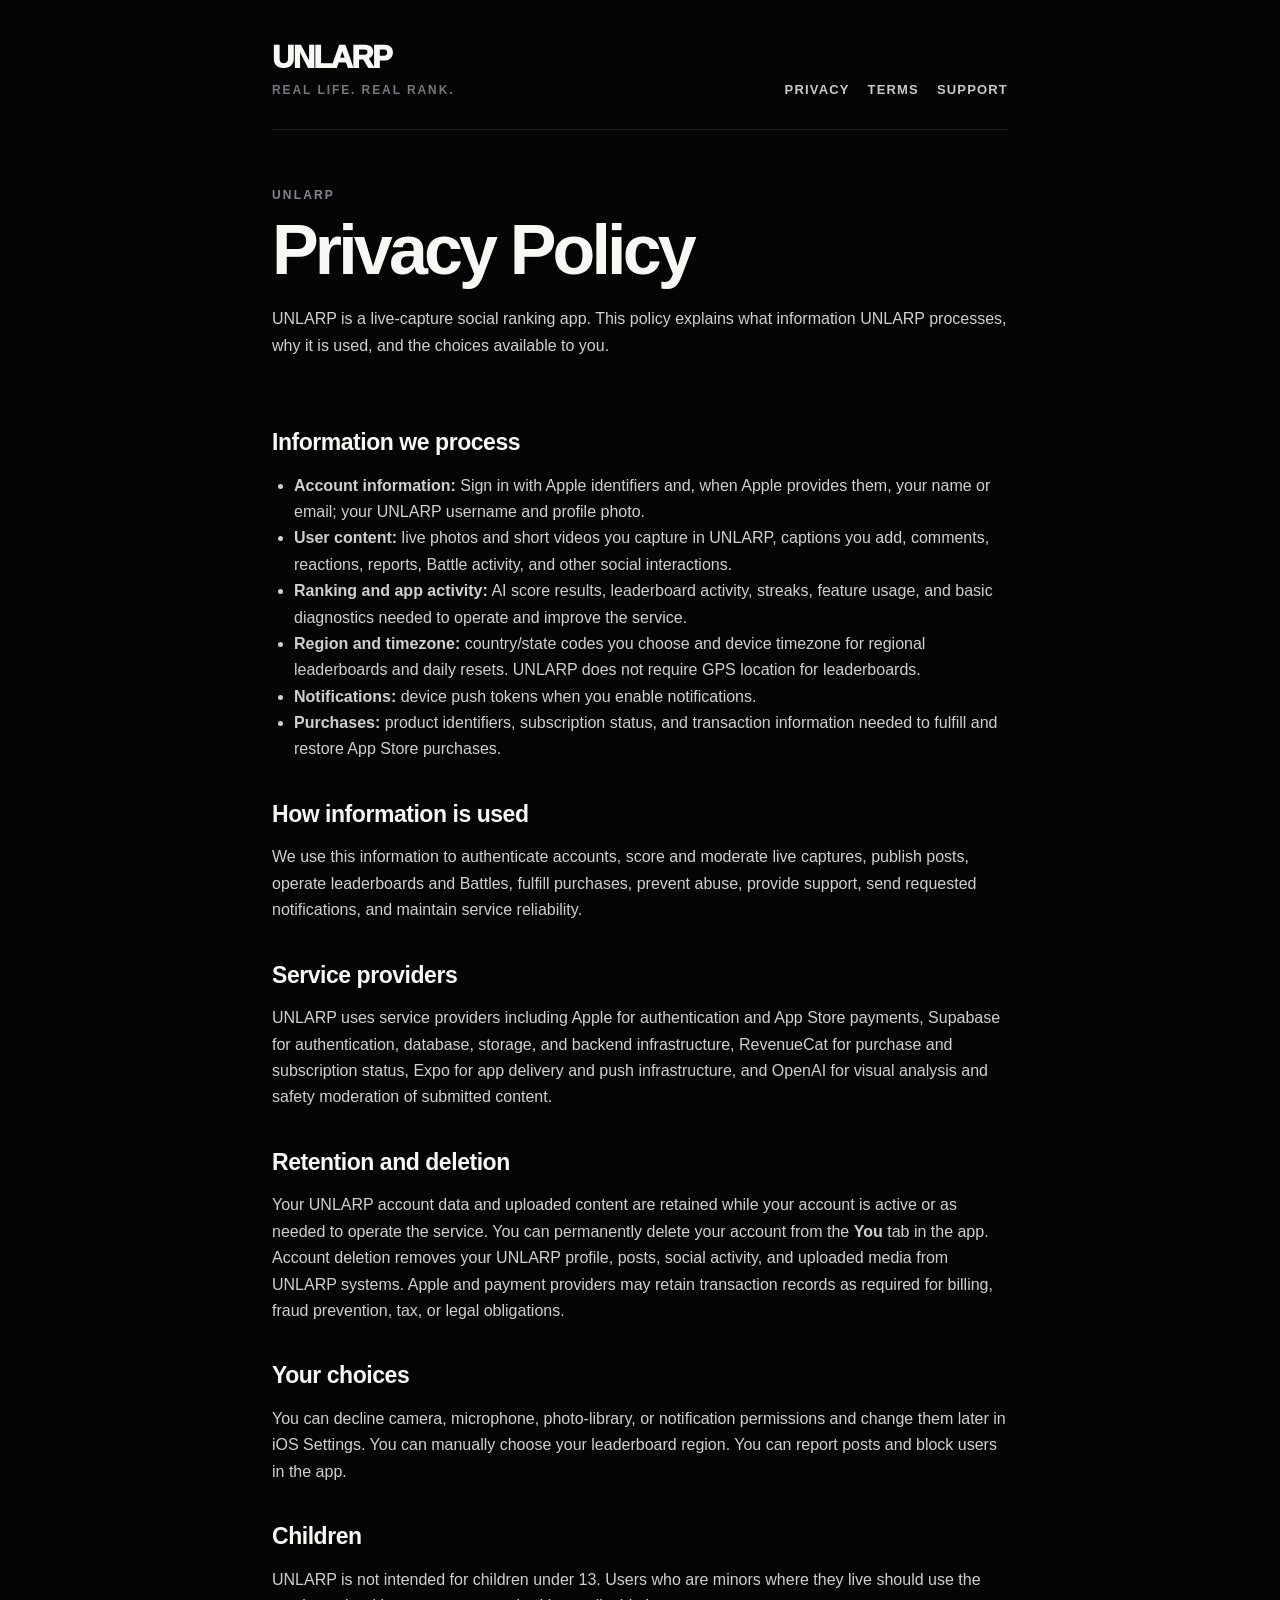
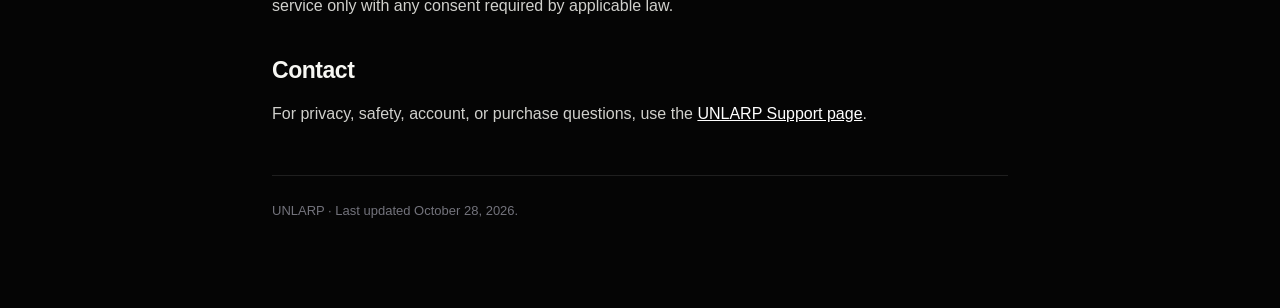
==== privacy/index.html @ b7e42054 "Add privacy/index.html" ====
<!doctype html><html lang="en"><head><meta charset="utf-8"><meta name="viewport" content="width=device-width,initial-scale=1,viewport-fit=cover"><meta name="theme-color" content="#050505"><title>Privacy Policy · UNLARP</title><link rel="stylesheet" href="/styles.css"></head><body><main><header><div><div class="brand">UNLARP</div><div class="tag">Real life. Real rank.</div></div><nav><a href="/privacy/">Privacy</a><a href="/terms/">Terms</a><a href="/support/">Support</a></nav></header><section class="hero"><div class="eyebrow">UNLARP</div><h1>Privacy Policy</h1><p>UNLARP is a live-capture social ranking app. This policy explains what information UNLARP processes, why it is used, and the choices available to you.</p></section>
<h2>Information we process</h2><ul>
<li><strong>Account information:</strong> Sign in with Apple identifiers and, when Apple provides them, your name or email; your UNLARP username and profile photo.</li>
<li><strong>User content:</strong> live photos and short videos you capture in UNLARP, captions you add, comments, reactions, reports, Battle activity, and other social interactions.</li>
<li><strong>Ranking and app activity:</strong> AI score results, leaderboard activity, streaks, feature usage, and basic diagnostics needed to operate and improve the service.</li>
<li><strong>Region and timezone:</strong> country/state codes you choose and device timezone for regional leaderboards and daily resets. UNLARP does not require GPS location for leaderboards.</li>
<li><strong>Notifications:</strong> device push tokens when you enable notifications.</li>
<li><strong>Purchases:</strong> product identifiers, subscription status, and transaction information needed to fulfill and restore App Store purchases.</li>
</ul>
<h2>How information is used</h2><p>We use this information to authenticate accounts, score and moderate live captures, publish posts, operate leaderboards and Battles, fulfill purchases, prevent abuse, provide support, send requested notifications, and maintain service reliability.</p>
<h2>Service providers</h2><p>UNLARP uses service providers including Apple for authentication and App Store payments, Supabase for authentication, database, storage, and backend infrastructure, RevenueCat for purchase and subscription status, Expo for app delivery and push infrastructure, and OpenAI for visual analysis and safety moderation of submitted content.</p>
<h2>Retention and deletion</h2><p>Your UNLARP account data and uploaded content are retained while your account is active or as needed to operate the service. You can permanently delete your account from the <strong>You</strong> tab in the app. Account deletion removes your UNLARP profile, posts, social activity, and uploaded media from UNLARP systems. Apple and payment providers may retain transaction records as required for billing, fraud prevention, tax, or legal obligations.</p>
<h2>Your choices</h2><p>You can decline camera, microphone, photo-library, or notification permissions and change them later in iOS Settings. You can manually choose your leaderboard region. You can report posts and block users in the app.</p>
<h2>Children</h2><p>UNLARP is not intended for children under 13. Users who are minors where they live should use the service only with any consent required by applicable law.</p>
<h2>Contact</h2><p>For privacy, safety, account, or purchase questions, use the <a href="/support/">UNLARP Support page</a>.</p><footer>UNLARP · Last updated October 28, 2026.</footer></main></body></html>
---- styles.css ----
:root{color-scheme:dark;--bg:#050505;--card:#111;--line:#2a2a2a;--text:#f7f7f3;--muted:#a2a2aa;--soft:#d0d0cc;--lime:#a8ff2c}
*{box-sizing:border-box}
html{background:var(--bg)}
body{margin:0;background:var(--bg);color:var(--text);font:16px/1.65 -apple-system,BlinkMacSystemFont,"Segoe UI",Inter,sans-serif;-webkit-font-smoothing:antialiased}
main{max-width:780px;margin:0 auto;padding:42px 22px 86px}
header{display:flex;align-items:flex-end;justify-content:space-between;gap:20px;padding-bottom:28px;border-bottom:1px solid #1e1e1e}
.brand{font-size:31px;font-weight:950;letter-spacing:-1.7px;line-height:1}
.tag{color:#777780;font-size:12px;font-weight:800;letter-spacing:.16em;text-transform:uppercase;margin-top:8px}
nav{display:flex;gap:18px;flex-wrap:wrap;justify-content:flex-end}
nav a{font-size:13px;font-weight:850;letter-spacing:.09em;text-transform:uppercase;text-decoration:none;color:#c9c9c9}
nav a:hover{color:#fff}
.hero{padding:56px 0 16px}
.eyebrow{font-size:12px;font-weight:900;letter-spacing:.18em;text-transform:uppercase;color:#85858e;margin-bottom:10px}
h1{font-size:clamp(42px,9vw,70px);line-height:.98;letter-spacing:-.055em;margin:0 0 22px;font-weight:900}
h2{font-size:23px;line-height:1.2;margin:38px 0 10px;letter-spacing:-.02em}
p,li{color:var(--soft)}
a{color:#fff}
ul{padding-left:22px}
.card{border:1px solid var(--line);background:var(--card);border-radius:22px;padding:22px;margin:20px 0}
.linkcard{display:block;text-decoration:none;transition:.15s ease}
.linkcard:hover{border-color:#4b4b4b;transform:translateY(-1px)}
.linkcard strong{font-size:20px}
.linkcard p{margin:4px 0 0;color:var(--muted)}
.grid{display:grid;grid-template-columns:1fr;gap:14px;margin-top:28px}
.note{padding:16px 18px;border:1px solid #22380b;background:#0b1305;border-radius:16px;color:#d7eebf}
label{display:block;font-size:12px;font-weight:900;letter-spacing:.12em;text-transform:uppercase;color:#aaaab2;margin:8px 0 6px}
input,textarea{width:100%;background:#090909;color:#fff;border:1px solid #333;border-radius:13px;padding:13px 14px;font:inherit;outline:none}
input:focus,textarea:focus{border-color:#666}
textarea{min-height:170px;resize:vertical}
button{width:100%;background:#f5f5f0;color:#080808;border:0;border-radius:14px;padding:15px;font-weight:900;font-size:14px;letter-spacing:.08em;margin-top:12px}
button:disabled{opacity:.55}
.ok{color:var(--lime);font-weight:700}.err{color:#ff7272;font-weight:700}
footer{border-top:1px solid #1f1f1f;margin-top:48px;padding-top:24px;color:#73737c;font-size:13px}
@media(max-width:640px){header{align-items:flex-start;flex-direction:column}nav{justify-content:flex-start}.hero{padding-top:42px}}
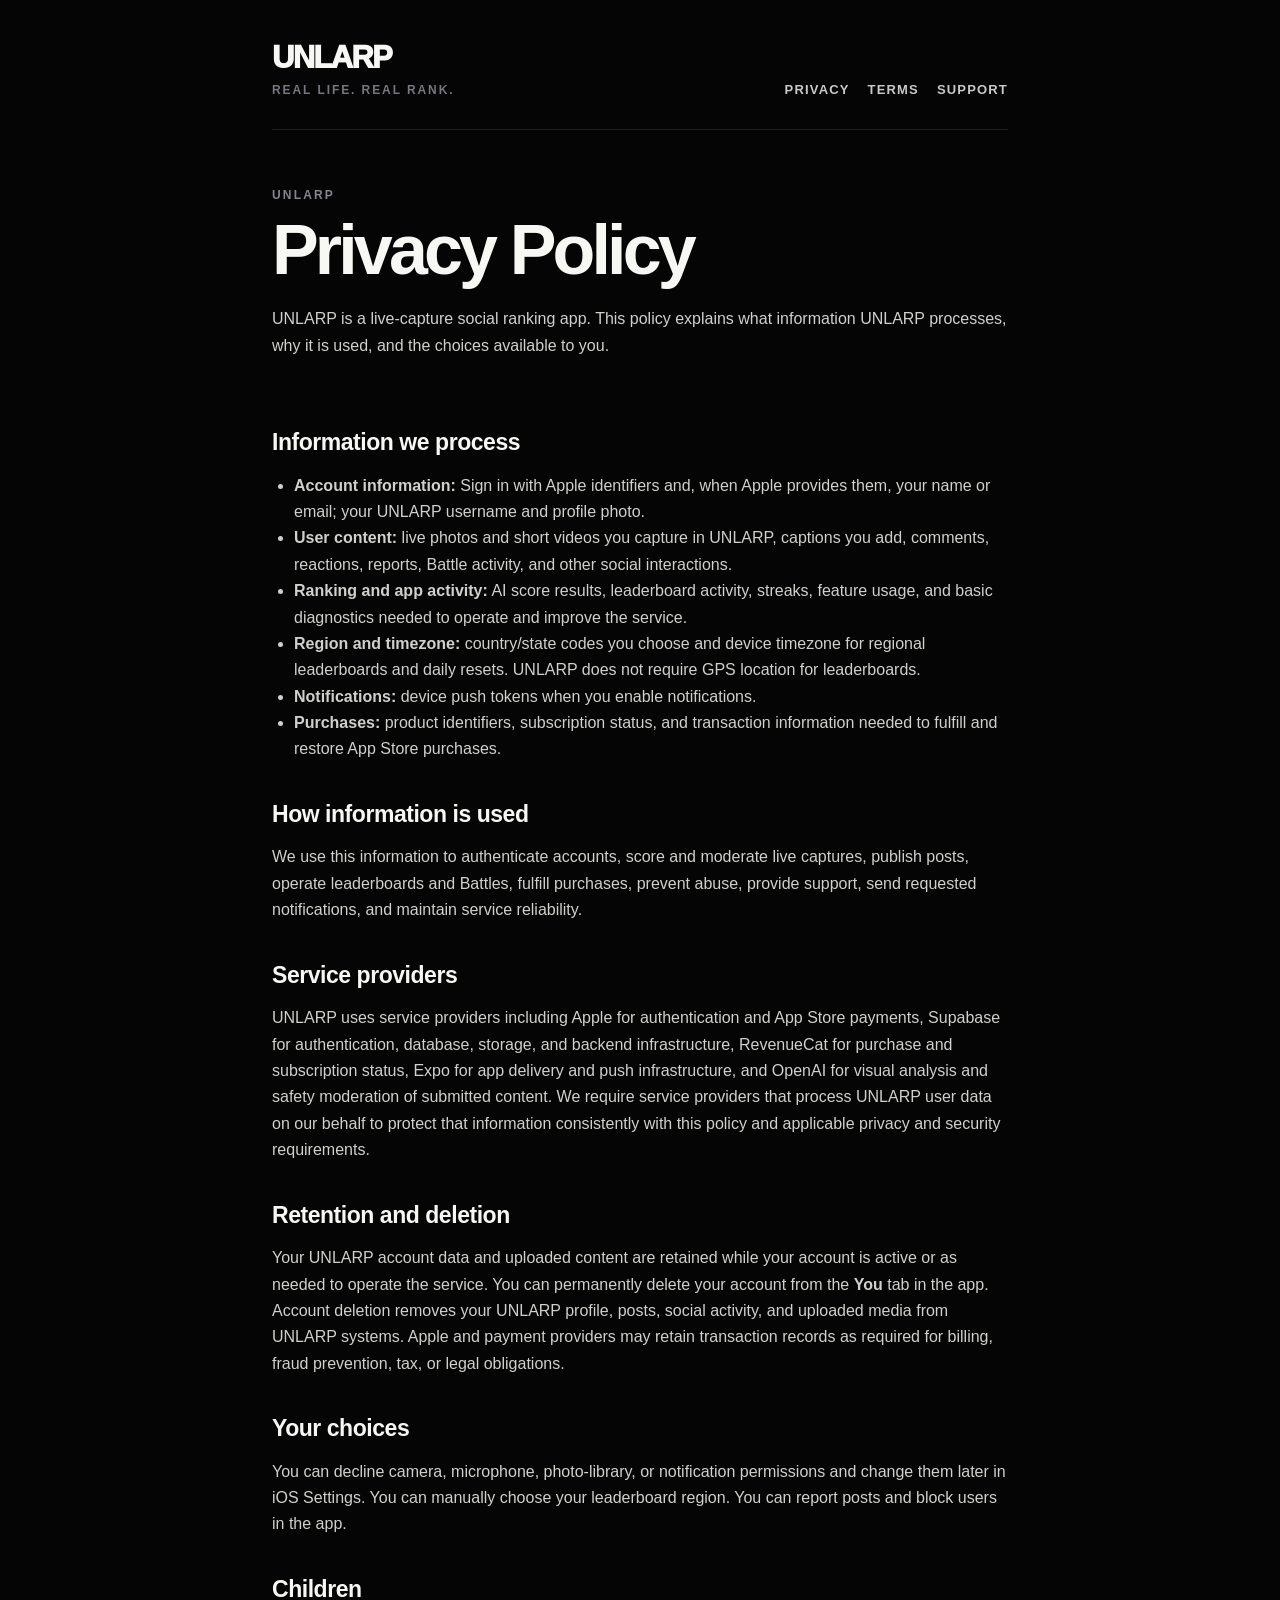
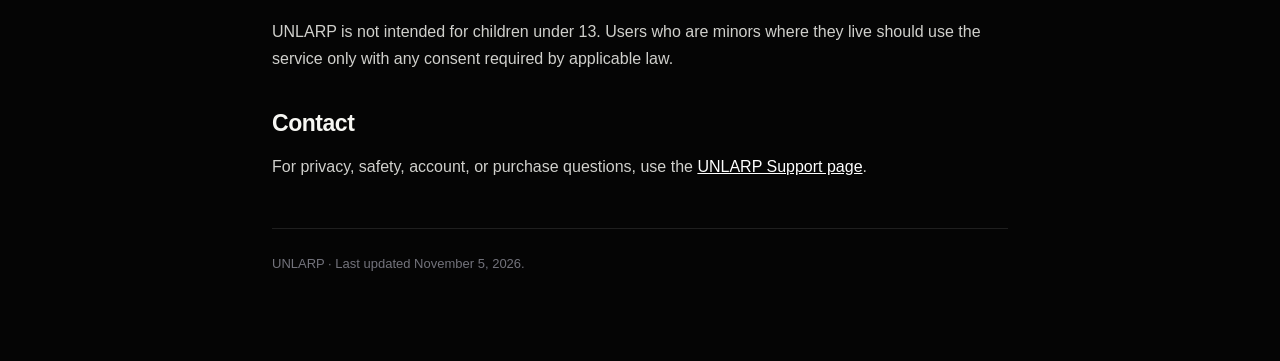
==== commit 2127e4fd: "Clarify service provider data protections" ====
--- a/privacy/index.html
+++ b/privacy/index.html
@@ -8,8 +8,8 @@
 <li><strong>Purchases:</strong> product identifiers, subscription status, and transaction information needed to fulfill and restore App Store purchases.</li>
 </ul>
 <h2>How information is used</h2><p>We use this information to authenticate accounts, score and moderate live captures, publish posts, operate leaderboards and Battles, fulfill purchases, prevent abuse, provide support, send requested notifications, and maintain service reliability.</p>
-<h2>Service providers</h2><p>UNLARP uses service providers including Apple for authentication and App Store payments, Supabase for authentication, database, storage, and backend infrastructure, RevenueCat for purchase and subscription status, Expo for app delivery and push infrastructure, and OpenAI for visual analysis and safety moderation of submitted content.</p>
+<h2>Service providers</h2><p>UNLARP uses service providers including Apple for authentication and App Store payments, Supabase for authentication, database, storage, and backend infrastructure, RevenueCat for purchase and subscription status, Expo for app delivery and push infrastructure, and OpenAI for visual analysis and safety moderation of submitted content. We require service providers that process UNLARP user data on our behalf to protect that information consistently with this policy and applicable privacy and security requirements.</p>
 <h2>Retention and deletion</h2><p>Your UNLARP account data and uploaded content are retained while your account is active or as needed to operate the service. You can permanently delete your account from the <strong>You</strong> tab in the app. Account deletion removes your UNLARP profile, posts, social activity, and uploaded media from UNLARP systems. Apple and payment providers may retain transaction records as required for billing, fraud prevention, tax, or legal obligations.</p>
 <h2>Your choices</h2><p>You can decline camera, microphone, photo-library, or notification permissions and change them later in iOS Settings. You can manually choose your leaderboard region. You can report posts and block users in the app.</p>
 <h2>Children</h2><p>UNLARP is not intended for children under 13. Users who are minors where they live should use the service only with any consent required by applicable law.</p>
-<h2>Contact</h2><p>For privacy, safety, account, or purchase questions, use the <a href="/support/">UNLARP Support page</a>.</p><footer>UNLARP · Last updated October 28, 2026.</footer></main></body></html>+<h2>Contact</h2><p>For privacy, safety, account, or purchase questions, use the <a href="/support/">UNLARP Support page</a>.</p><footer>UNLARP · Last updated November 5, 2026.</footer></main></body></html>
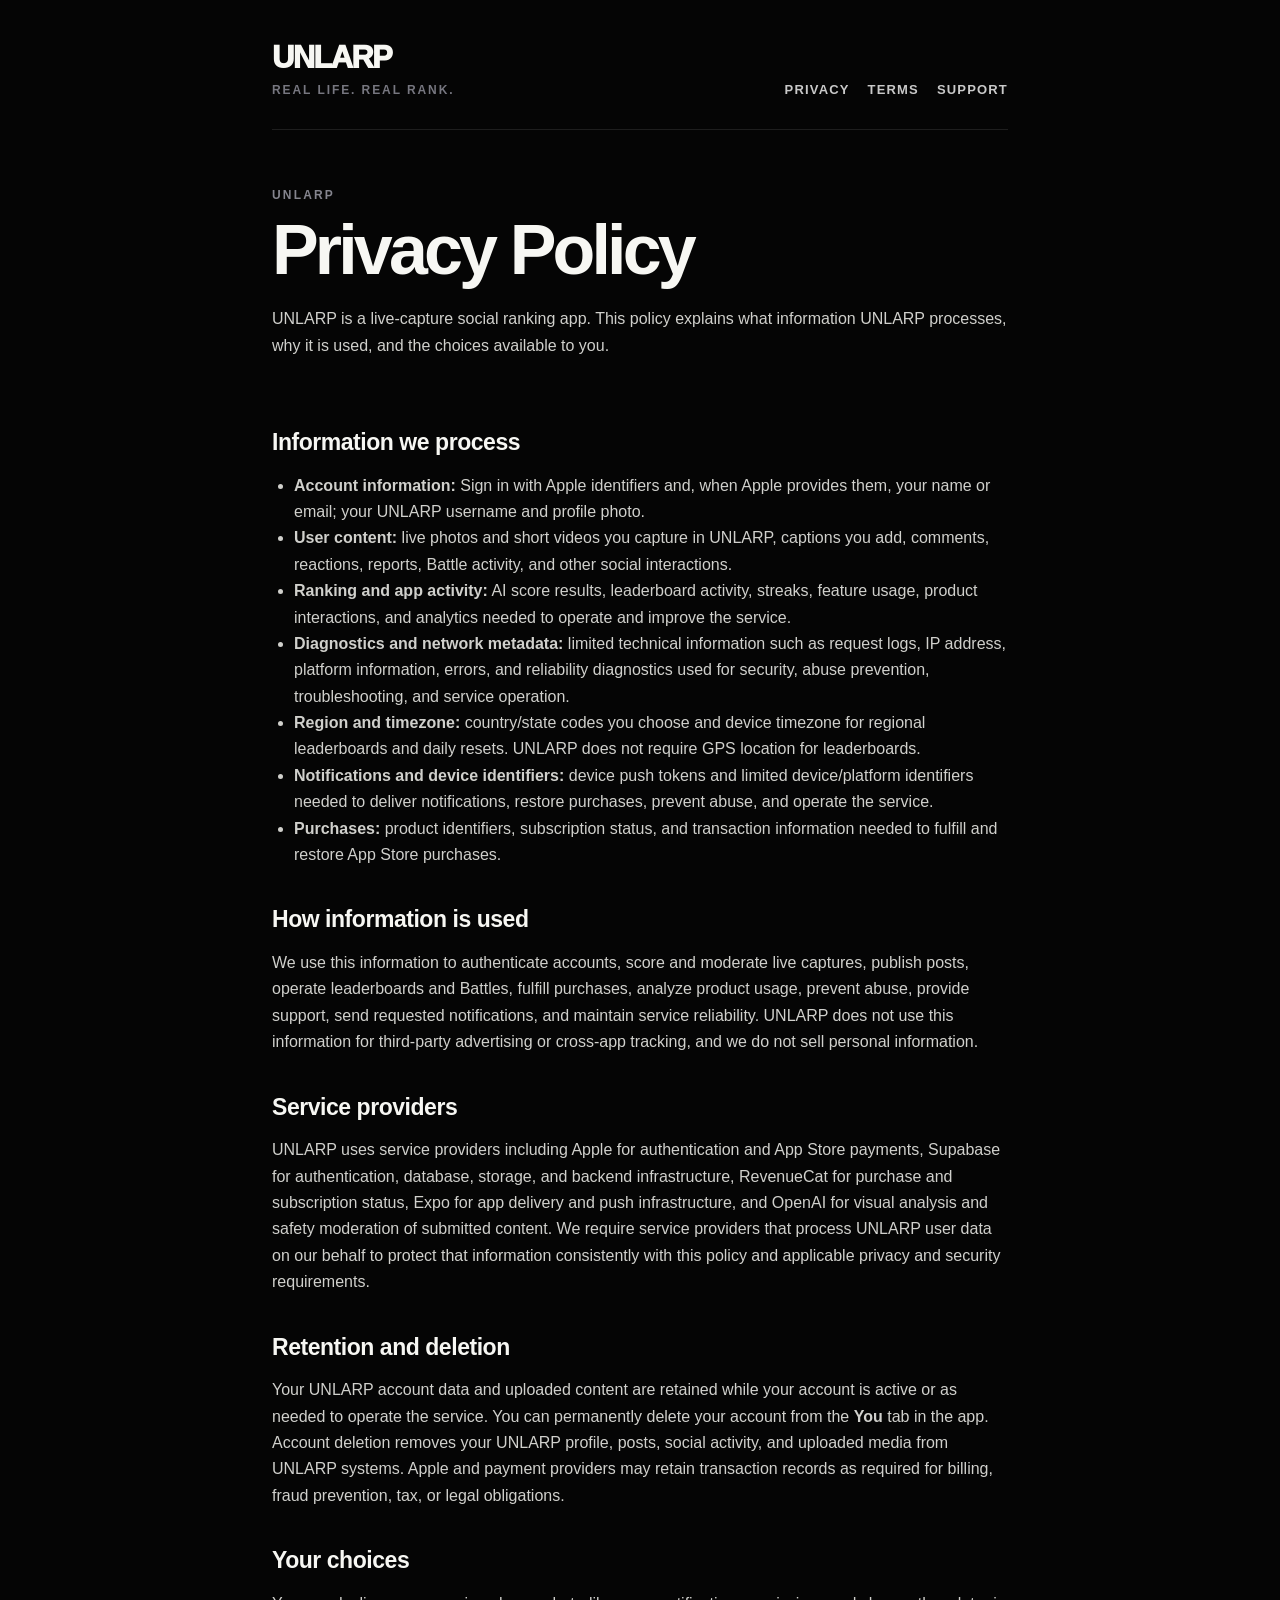
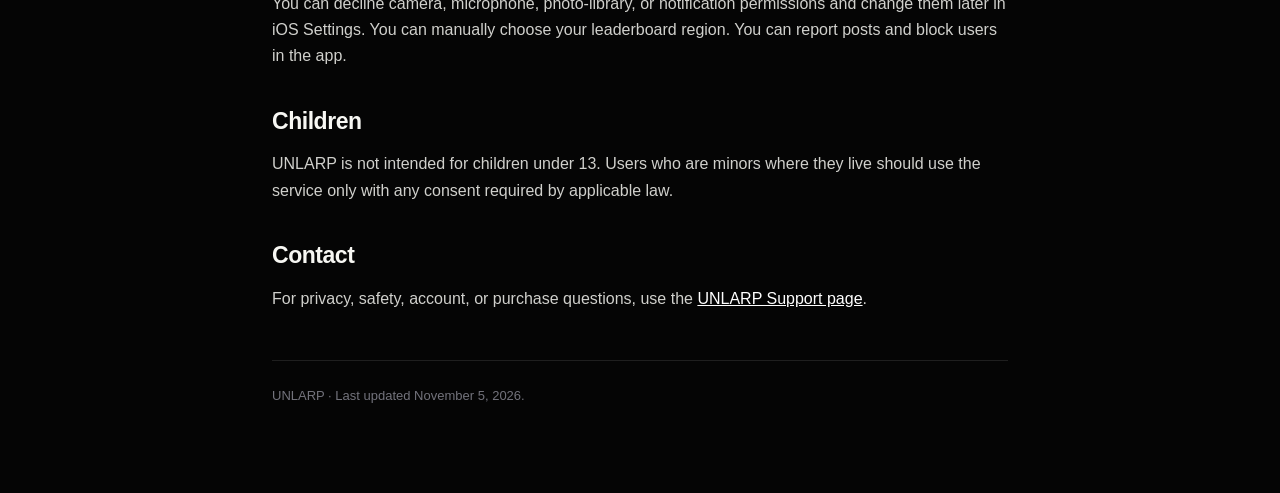
==== commit 5b966684: "Align privacy policy with production data handling" ====
--- a/privacy/index.html
+++ b/privacy/index.html
@@ -2,12 +2,13 @@
 <h2>Information we process</h2><ul>
 <li><strong>Account information:</strong> Sign in with Apple identifiers and, when Apple provides them, your name or email; your UNLARP username and profile photo.</li>
 <li><strong>User content:</strong> live photos and short videos you capture in UNLARP, captions you add, comments, reactions, reports, Battle activity, and other social interactions.</li>
-<li><strong>Ranking and app activity:</strong> AI score results, leaderboard activity, streaks, feature usage, and basic diagnostics needed to operate and improve the service.</li>
+<li><strong>Ranking and app activity:</strong> AI score results, leaderboard activity, streaks, feature usage, product interactions, and analytics needed to operate and improve the service.</li>
+<li><strong>Diagnostics and network metadata:</strong> limited technical information such as request logs, IP address, platform information, errors, and reliability diagnostics used for security, abuse prevention, troubleshooting, and service operation.</li>
 <li><strong>Region and timezone:</strong> country/state codes you choose and device timezone for regional leaderboards and daily resets. UNLARP does not require GPS location for leaderboards.</li>
-<li><strong>Notifications:</strong> device push tokens when you enable notifications.</li>
+<li><strong>Notifications and device identifiers:</strong> device push tokens and limited device/platform identifiers needed to deliver notifications, restore purchases, prevent abuse, and operate the service.</li>
 <li><strong>Purchases:</strong> product identifiers, subscription status, and transaction information needed to fulfill and restore App Store purchases.</li>
 </ul>
-<h2>How information is used</h2><p>We use this information to authenticate accounts, score and moderate live captures, publish posts, operate leaderboards and Battles, fulfill purchases, prevent abuse, provide support, send requested notifications, and maintain service reliability.</p>
+<h2>How information is used</h2><p>We use this information to authenticate accounts, score and moderate live captures, publish posts, operate leaderboards and Battles, fulfill purchases, analyze product usage, prevent abuse, provide support, send requested notifications, and maintain service reliability. UNLARP does not use this information for third-party advertising or cross-app tracking, and we do not sell personal information.</p>
 <h2>Service providers</h2><p>UNLARP uses service providers including Apple for authentication and App Store payments, Supabase for authentication, database, storage, and backend infrastructure, RevenueCat for purchase and subscription status, Expo for app delivery and push infrastructure, and OpenAI for visual analysis and safety moderation of submitted content. We require service providers that process UNLARP user data on our behalf to protect that information consistently with this policy and applicable privacy and security requirements.</p>
 <h2>Retention and deletion</h2><p>Your UNLARP account data and uploaded content are retained while your account is active or as needed to operate the service. You can permanently delete your account from the <strong>You</strong> tab in the app. Account deletion removes your UNLARP profile, posts, social activity, and uploaded media from UNLARP systems. Apple and payment providers may retain transaction records as required for billing, fraud prevention, tax, or legal obligations.</p>
 <h2>Your choices</h2><p>You can decline camera, microphone, photo-library, or notification permissions and change them later in iOS Settings. You can manually choose your leaderboard region. You can report posts and block users in the app.</p>
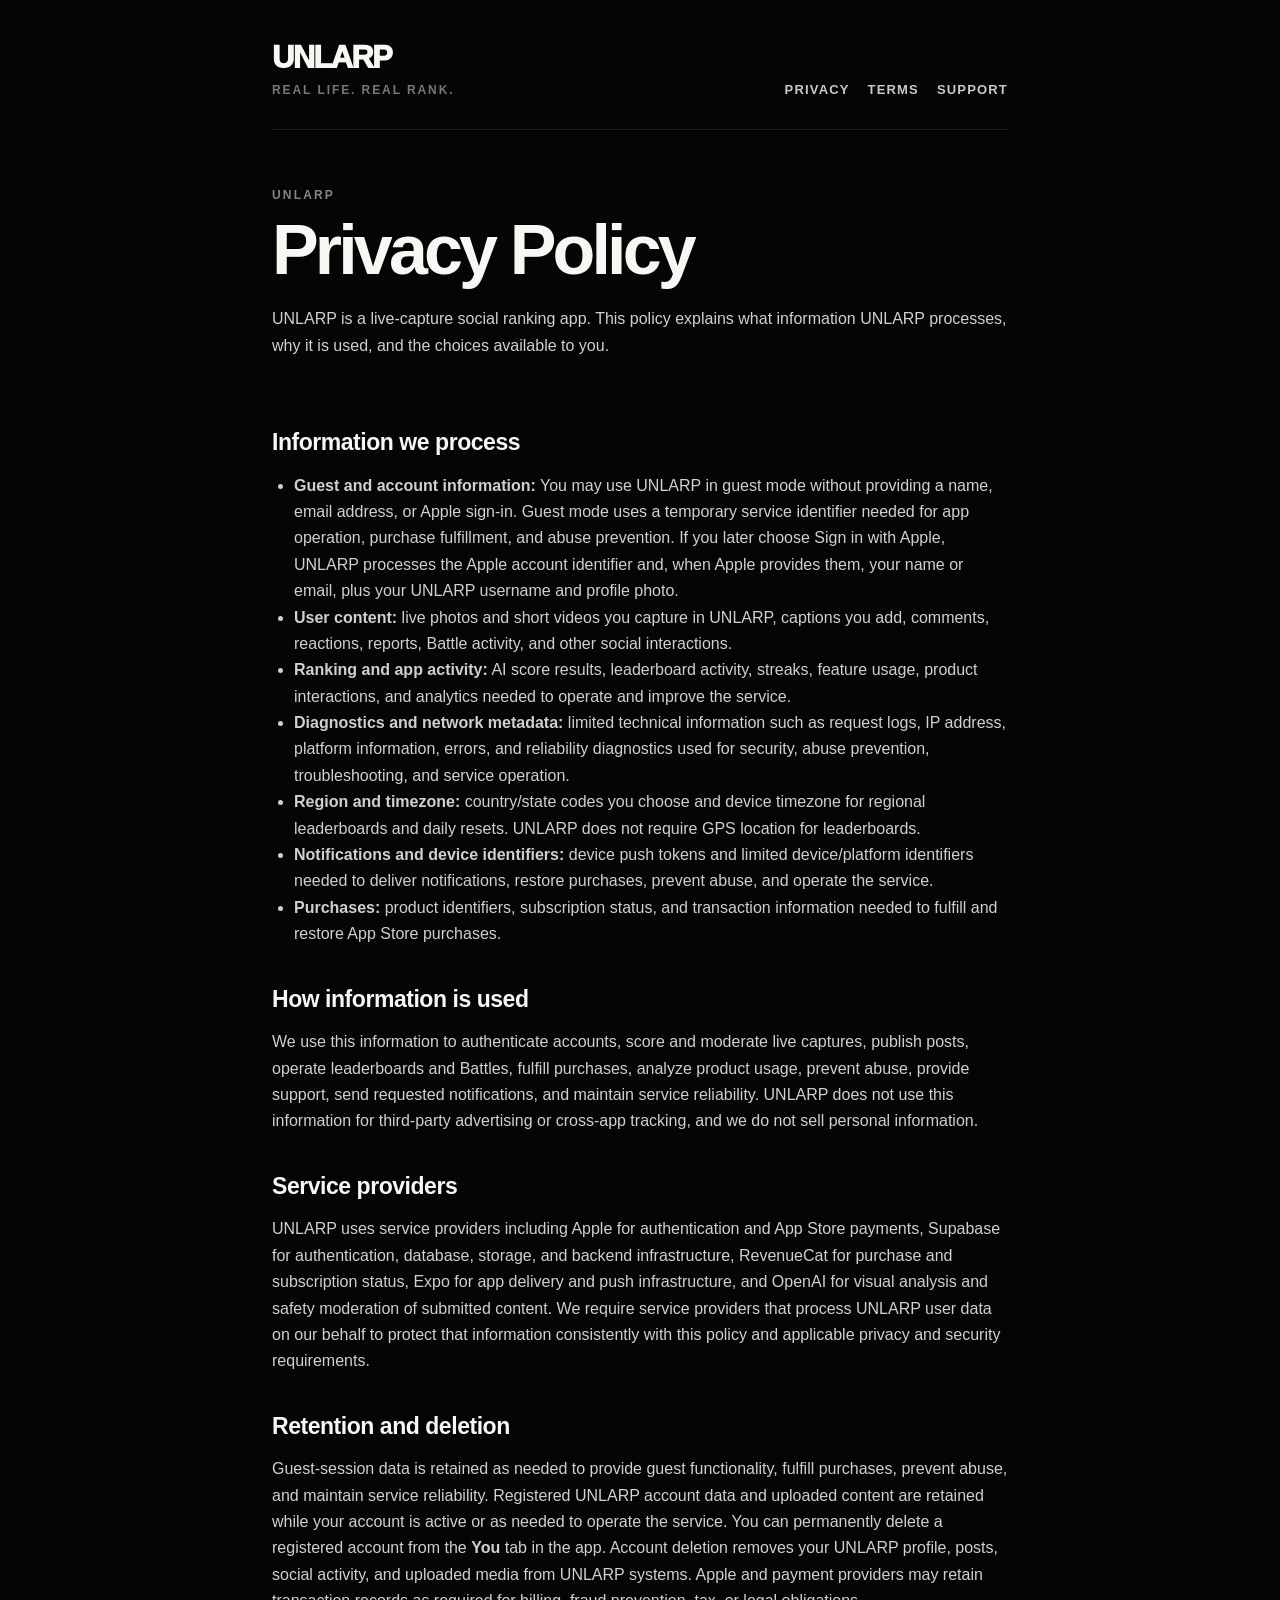
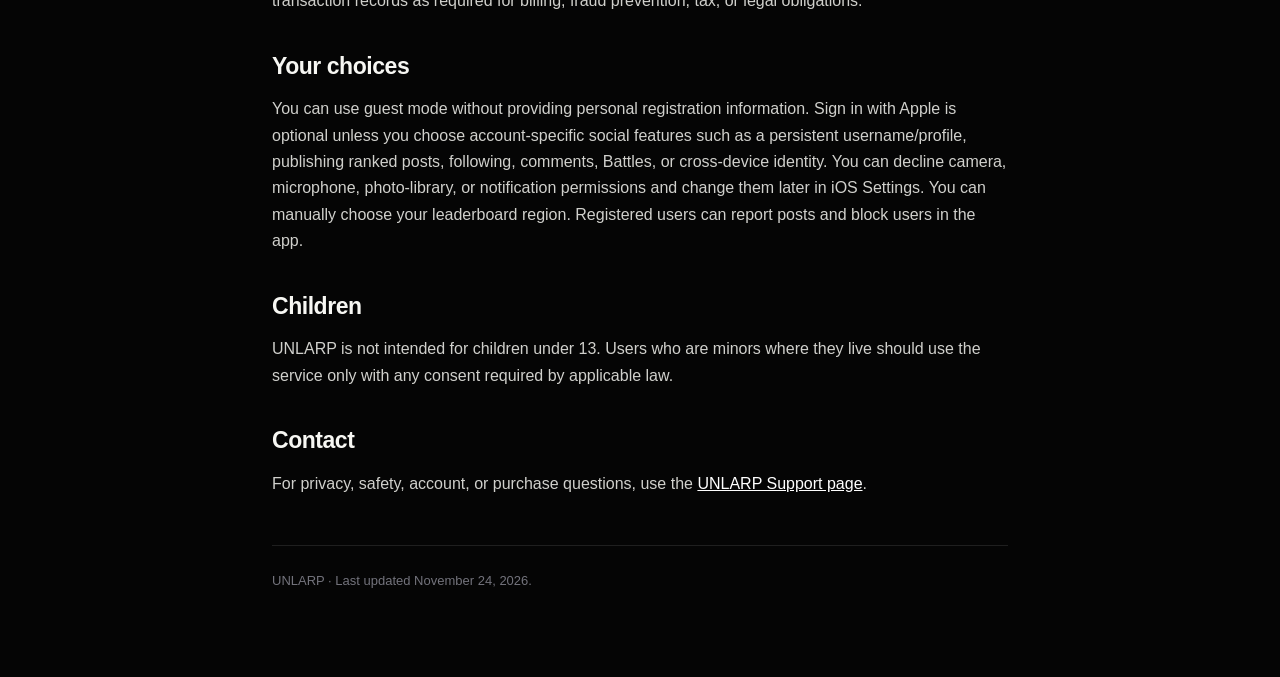
==== commit f3b0b2b1: "Document optional guest mode and purchase identity" ====
--- a/privacy/index.html
+++ b/privacy/index.html
@@ -1,6 +1,6 @@
 <!doctype html><html lang="en"><head><meta charset="utf-8"><meta name="viewport" content="width=device-width,initial-scale=1,viewport-fit=cover"><meta name="theme-color" content="#050505"><title>Privacy Policy · UNLARP</title><link rel="stylesheet" href="/styles.css"></head><body><main><header><div><div class="brand">UNLARP</div><div class="tag">Real life. Real rank.</div></div><nav><a href="/privacy/">Privacy</a><a href="/terms/">Terms</a><a href="/support/">Support</a></nav></header><section class="hero"><div class="eyebrow">UNLARP</div><h1>Privacy Policy</h1><p>UNLARP is a live-capture social ranking app. This policy explains what information UNLARP processes, why it is used, and the choices available to you.</p></section>
 <h2>Information we process</h2><ul>
-<li><strong>Account information:</strong> Sign in with Apple identifiers and, when Apple provides them, your name or email; your UNLARP username and profile photo.</li>
+<li><strong>Guest and account information:</strong> You may use UNLARP in guest mode without providing a name, email address, or Apple sign-in. Guest mode uses a temporary service identifier needed for app operation, purchase fulfillment, and abuse prevention. If you later choose Sign in with Apple, UNLARP processes the Apple account identifier and, when Apple provides them, your name or email, plus your UNLARP username and profile photo.</li>
 <li><strong>User content:</strong> live photos and short videos you capture in UNLARP, captions you add, comments, reactions, reports, Battle activity, and other social interactions.</li>
 <li><strong>Ranking and app activity:</strong> AI score results, leaderboard activity, streaks, feature usage, product interactions, and analytics needed to operate and improve the service.</li>
 <li><strong>Diagnostics and network metadata:</strong> limited technical information such as request logs, IP address, platform information, errors, and reliability diagnostics used for security, abuse prevention, troubleshooting, and service operation.</li>
@@ -10,7 +10,7 @@
 </ul>
 <h2>How information is used</h2><p>We use this information to authenticate accounts, score and moderate live captures, publish posts, operate leaderboards and Battles, fulfill purchases, analyze product usage, prevent abuse, provide support, send requested notifications, and maintain service reliability. UNLARP does not use this information for third-party advertising or cross-app tracking, and we do not sell personal information.</p>
 <h2>Service providers</h2><p>UNLARP uses service providers including Apple for authentication and App Store payments, Supabase for authentication, database, storage, and backend infrastructure, RevenueCat for purchase and subscription status, Expo for app delivery and push infrastructure, and OpenAI for visual analysis and safety moderation of submitted content. We require service providers that process UNLARP user data on our behalf to protect that information consistently with this policy and applicable privacy and security requirements.</p>
-<h2>Retention and deletion</h2><p>Your UNLARP account data and uploaded content are retained while your account is active or as needed to operate the service. You can permanently delete your account from the <strong>You</strong> tab in the app. Account deletion removes your UNLARP profile, posts, social activity, and uploaded media from UNLARP systems. Apple and payment providers may retain transaction records as required for billing, fraud prevention, tax, or legal obligations.</p>
-<h2>Your choices</h2><p>You can decline camera, microphone, photo-library, or notification permissions and change them later in iOS Settings. You can manually choose your leaderboard region. You can report posts and block users in the app.</p>
+<h2>Retention and deletion</h2><p>Guest-session data is retained as needed to provide guest functionality, fulfill purchases, prevent abuse, and maintain service reliability. Registered UNLARP account data and uploaded content are retained while your account is active or as needed to operate the service. You can permanently delete a registered account from the <strong>You</strong> tab in the app. Account deletion removes your UNLARP profile, posts, social activity, and uploaded media from UNLARP systems. Apple and payment providers may retain transaction records as required for billing, fraud prevention, tax, or legal obligations.</p>
+<h2>Your choices</h2><p>You can use guest mode without providing personal registration information. Sign in with Apple is optional unless you choose account-specific social features such as a persistent username/profile, publishing ranked posts, following, comments, Battles, or cross-device identity. You can decline camera, microphone, photo-library, or notification permissions and change them later in iOS Settings. You can manually choose your leaderboard region. Registered users can report posts and block users in the app.</p>
 <h2>Children</h2><p>UNLARP is not intended for children under 13. Users who are minors where they live should use the service only with any consent required by applicable law.</p>
-<h2>Contact</h2><p>For privacy, safety, account, or purchase questions, use the <a href="/support/">UNLARP Support page</a>.</p><footer>UNLARP · Last updated November 5, 2026.</footer></main></body></html>+<h2>Contact</h2><p>For privacy, safety, account, or purchase questions, use the <a href="/support/">UNLARP Support page</a>.</p><footer>UNLARP · Last updated November 24, 2026.</footer></main></body></html>
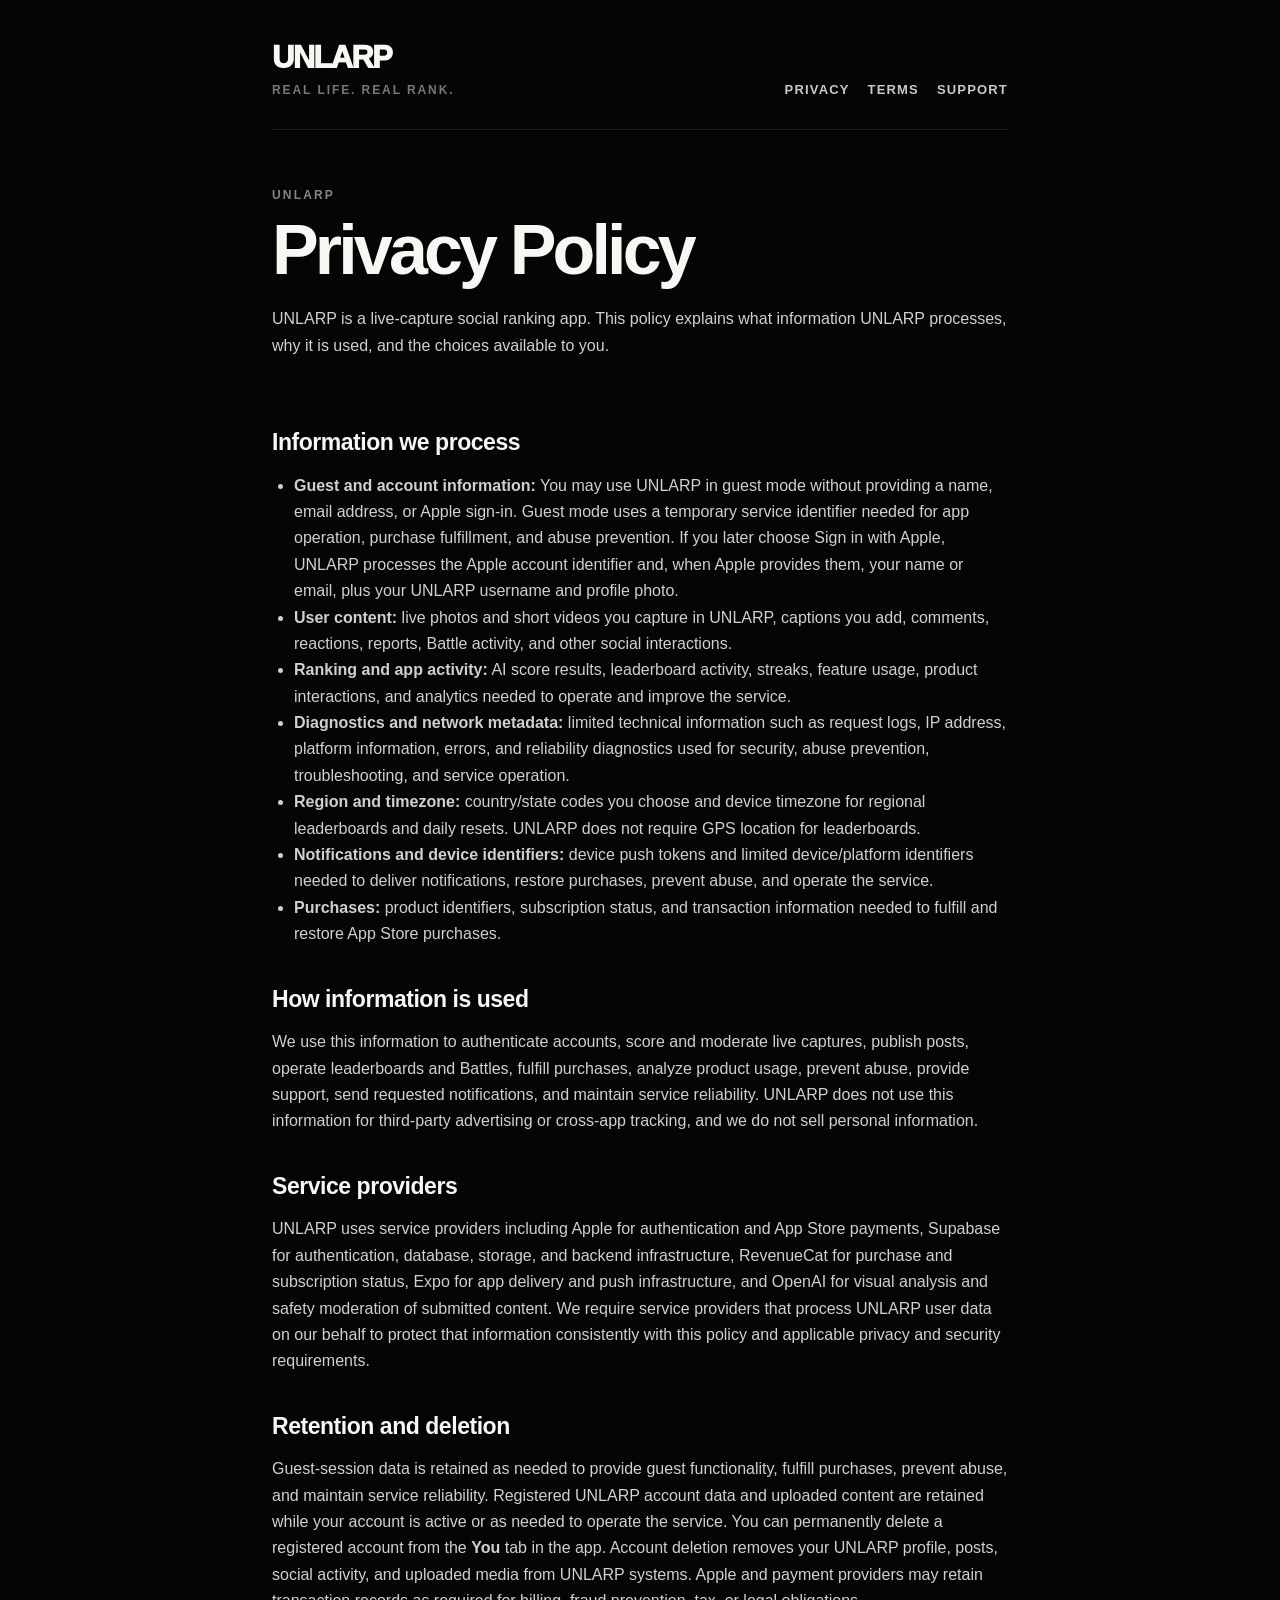
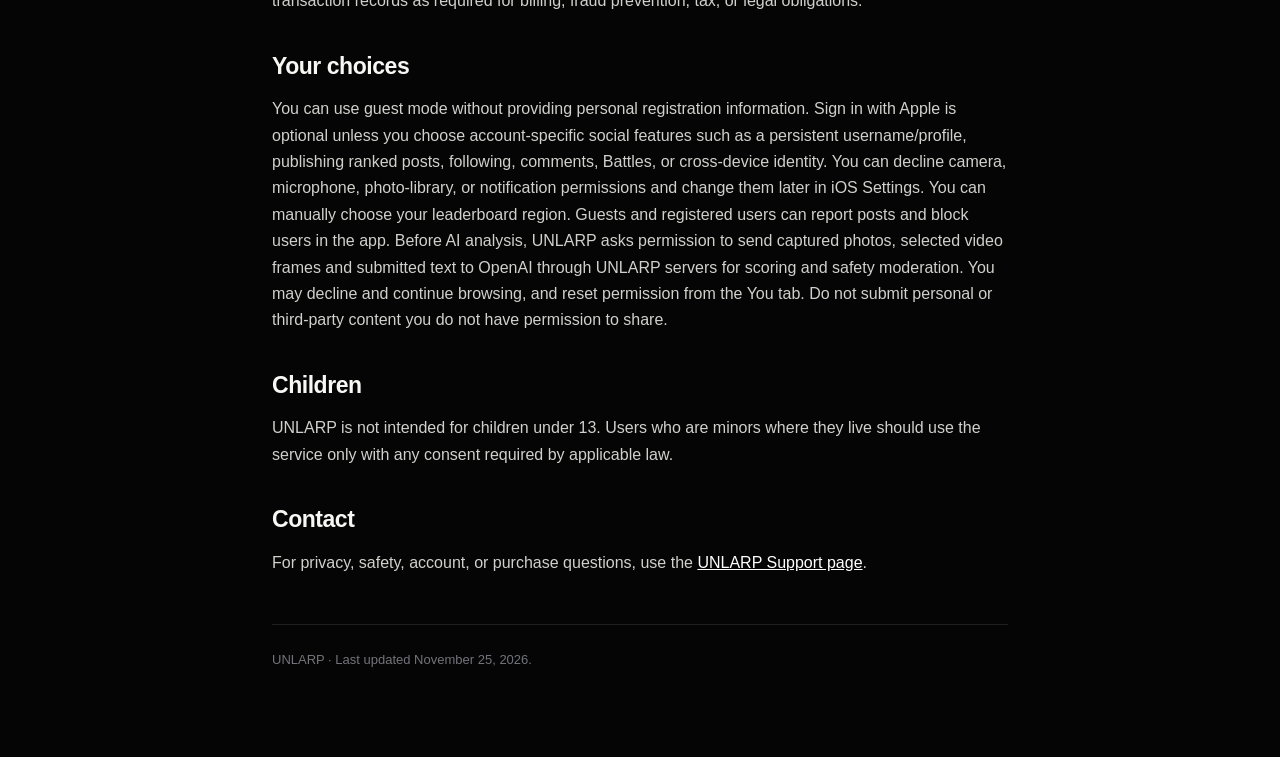
==== commit 3a33128b: "Align legal policy with explicit AI consent and guest safety" ====
--- a/privacy/index.html
+++ b/privacy/index.html
@@ -11,6 +11,6 @@
 <h2>How information is used</h2><p>We use this information to authenticate accounts, score and moderate live captures, publish posts, operate leaderboards and Battles, fulfill purchases, analyze product usage, prevent abuse, provide support, send requested notifications, and maintain service reliability. UNLARP does not use this information for third-party advertising or cross-app tracking, and we do not sell personal information.</p>
 <h2>Service providers</h2><p>UNLARP uses service providers including Apple for authentication and App Store payments, Supabase for authentication, database, storage, and backend infrastructure, RevenueCat for purchase and subscription status, Expo for app delivery and push infrastructure, and OpenAI for visual analysis and safety moderation of submitted content. We require service providers that process UNLARP user data on our behalf to protect that information consistently with this policy and applicable privacy and security requirements.</p>
 <h2>Retention and deletion</h2><p>Guest-session data is retained as needed to provide guest functionality, fulfill purchases, prevent abuse, and maintain service reliability. Registered UNLARP account data and uploaded content are retained while your account is active or as needed to operate the service. You can permanently delete a registered account from the <strong>You</strong> tab in the app. Account deletion removes your UNLARP profile, posts, social activity, and uploaded media from UNLARP systems. Apple and payment providers may retain transaction records as required for billing, fraud prevention, tax, or legal obligations.</p>
-<h2>Your choices</h2><p>You can use guest mode without providing personal registration information. Sign in with Apple is optional unless you choose account-specific social features such as a persistent username/profile, publishing ranked posts, following, comments, Battles, or cross-device identity. You can decline camera, microphone, photo-library, or notification permissions and change them later in iOS Settings. You can manually choose your leaderboard region. Registered users can report posts and block users in the app.</p>
+<h2>Your choices</h2><p>You can use guest mode without providing personal registration information. Sign in with Apple is optional unless you choose account-specific social features such as a persistent username/profile, publishing ranked posts, following, comments, Battles, or cross-device identity. You can decline camera, microphone, photo-library, or notification permissions and change them later in iOS Settings. You can manually choose your leaderboard region. Guests and registered users can report posts and block users in the app. Before AI analysis, UNLARP asks permission to send captured photos, selected video frames and submitted text to OpenAI through UNLARP servers for scoring and safety moderation. You may decline and continue browsing, and reset permission from the You tab. Do not submit personal or third-party content you do not have permission to share.</p>
 <h2>Children</h2><p>UNLARP is not intended for children under 13. Users who are minors where they live should use the service only with any consent required by applicable law.</p>
-<h2>Contact</h2><p>For privacy, safety, account, or purchase questions, use the <a href="/support/">UNLARP Support page</a>.</p><footer>UNLARP · Last updated November 24, 2026.</footer></main></body></html>+<h2>Contact</h2><p>For privacy, safety, account, or purchase questions, use the <a href="/support/">UNLARP Support page</a>.</p><footer>UNLARP · Last updated November 25, 2026.</footer></main></body></html>
